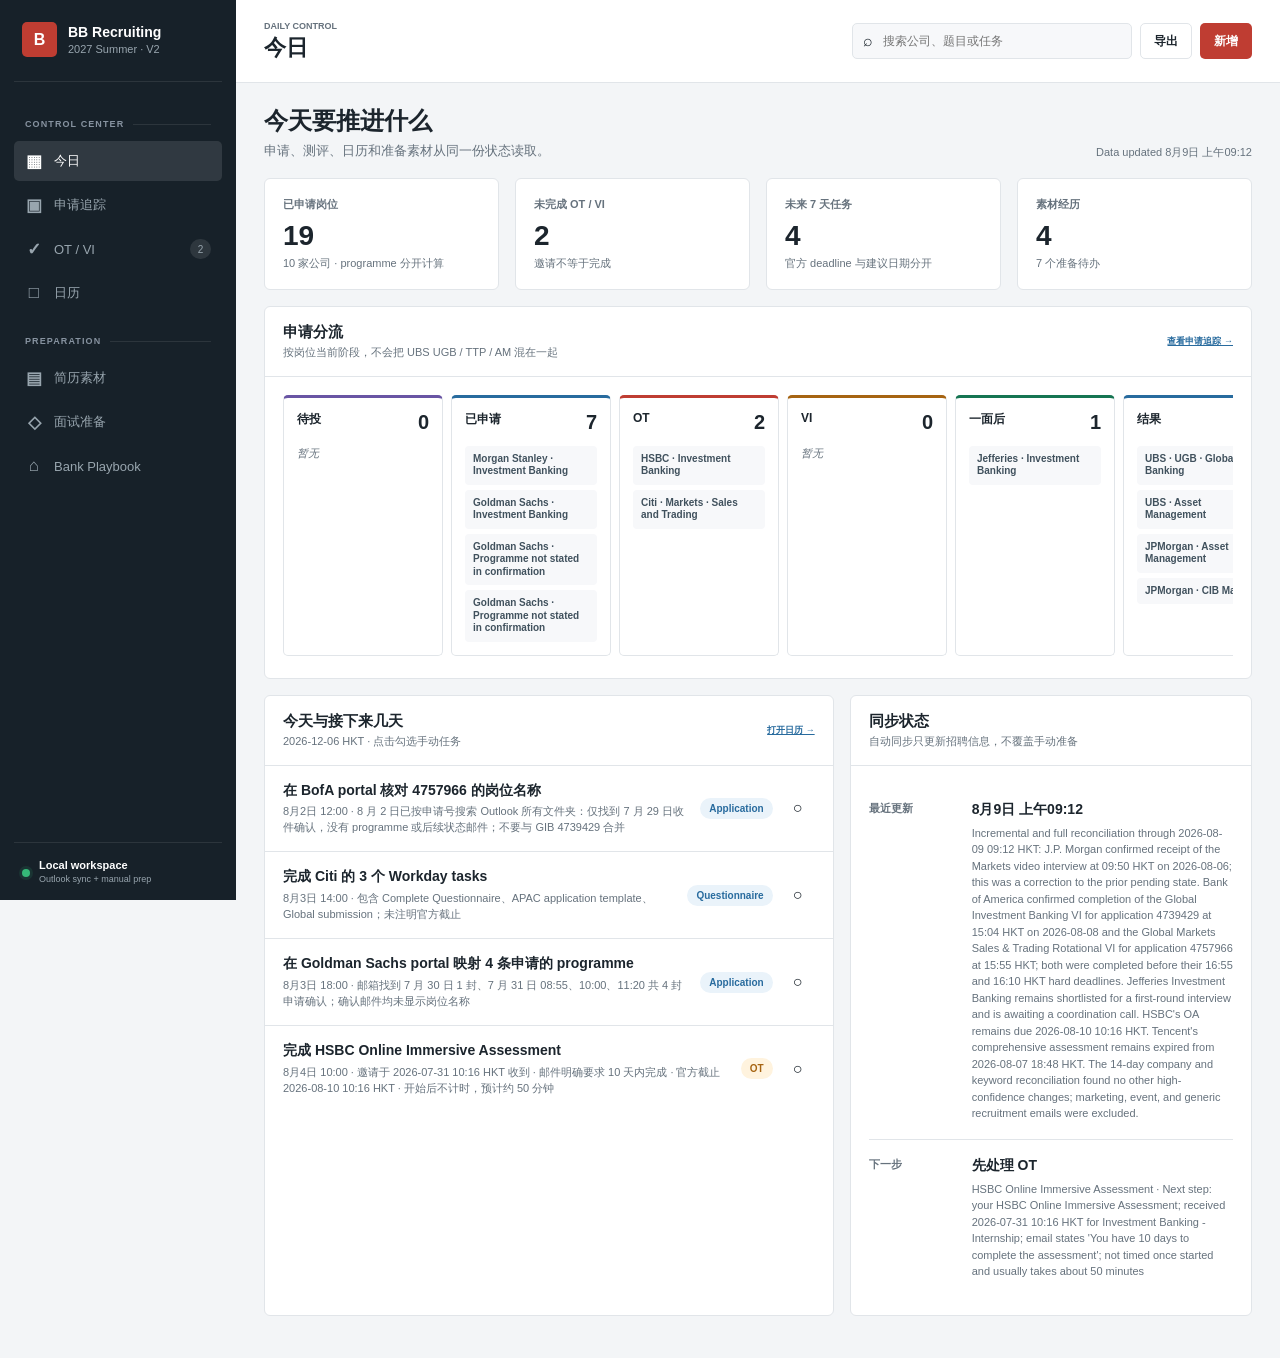
==== index.html @ a3c16044 "Publish BB Recruiting OS with real pages" ====
<!doctype html>
<html lang="zh-Hans"><head><meta charset="UTF-8"><meta name="viewport" content="width=device-width, initial-scale=1"><meta name="color-scheme" content="light"><title>今日 · BB Recruiting OS</title><link rel="stylesheet" href="shared/styles.css"></head>
<body data-page="home"><div class="app-shell"><aside class="sidebar" id="sidebar"><div class="brand"><div class="brand-mark">B</div><div><strong>BB Recruiting</strong><span>2027 Summer · V2</span></div></div><nav id="main-nav" aria-label="Main navigation"></nav><div class="sidebar-footer"><div class="sync-state"><span class="sync-dot"></span><div><strong>Local workspace</strong><span>Outlook sync + manual prep</span></div></div><button class="icon-button mobile-only" id="close-sidebar" title="关闭导航">×</button></div></aside><main class="workspace"><header class="topbar"><button class="icon-button mobile-only" id="open-sidebar" title="打开导航">☰</button><div class="page-heading"><p id="page-eyebrow">DAILY CONTROL</p><h1 id="page-title">今日</h1></div><div class="topbar-actions"><label class="search-field"><span>⌕</span><input id="global-search" placeholder="搜索公司、题目或任务" aria-label="搜索"></label><button class="button secondary" id="export-store" title="导出数据"><span>导出</span></button><button class="button primary" id="add-record" title="新增记录"><span>新增</span></button></div></header><div id="page-content" class="content"><div class="page-loading">加载今日控制台…</div></div></main></div><script src="sync-data.js"></script><script src="prep-data.js"></script><script src="data/question-bank-data.js"></script><script src="data/ubs-vi-data.js"></script><script type="module" src="shared/shell.js"></script></body></html>
---- shared/styles.css ----
:root {
  --bg: #f3f5f7;
  --surface: #ffffff;
  --surface-muted: #f7f8fa;
  --line: #e1e5e9;
  --line-strong: #cbd1d8;
  --text: #1c252d;
  --muted: #66727d;
  --nav: #172129;
  --nav-muted: #98a5ae;
  --red: #bf3d32;
  --red-soft: #fbecea;
  --green: #167552;
  --green-soft: #e7f5ef;
  --amber: #a66412;
  --amber-soft: #fff3de;
  --blue: #286b9e;
  --blue-soft: #eaf3fa;
  --violet: #6955a4;
  --violet-soft: #f0edf9;
  --radius: 6px;
  --shadow: 0 8px 28px rgba(25, 34, 42, .10);
}
* { box-sizing: border-box; }
html, body { margin: 0; min-height: 100%; background: var(--bg); color: var(--text); font-family: Inter, "Noto Sans SC", sans-serif; letter-spacing: 0; }
button, input, select, textarea { font: inherit; letter-spacing: 0; }
button { cursor: pointer; }
.app-shell { display: grid; grid-template-columns: 236px minmax(0, 1fr); min-height: 100vh; }
.sidebar { background: var(--nav); color: #fff; padding: 22px 14px 16px; display: flex; flex-direction: column; position: sticky; top: 0; height: 100vh; z-index: 20; }
.brand { display: flex; gap: 11px; align-items: center; padding: 0 8px 24px; border-bottom: 1px solid rgba(255,255,255,.09); }
.brand-mark { width: 35px; height: 35px; display: grid; place-items: center; background: var(--red); color: #fff; font-weight: 700; border-radius: 5px; }
.brand strong, .brand span { display: block; }
.brand strong { font-size: 14px; }
.brand span { color: var(--nav-muted); font-size: 11px; margin-top: 3px; }
.sidebar nav { display: grid; gap: 4px; padding-top: 18px; }
.nav-button { display: flex; align-items: center; gap: 11px; width: 100%; min-height: 40px; padding: 0 11px; background: transparent; border: 0; color: var(--nav-muted); border-radius: 5px; text-align: left; font-size: 13px; text-decoration: none; cursor: pointer; }
.nav-button:hover { color: #fff; background: rgba(255,255,255,.06); }
.nav-button.active { color: #fff; background: rgba(255,255,255,.11); }
.nav-button svg { width: 17px; height: 17px; }
.nav-button .count { margin-left: auto; min-width: 21px; height: 20px; padding: 0 6px; display: grid; place-items: center; background: rgba(255,255,255,.1); border-radius: 10px; font-size: 10px; }
.nav-button.active .count { background: var(--red); }
.nav-button.prep-link svg:last-child { width: 13px; height: 13px; margin-left: auto; opacity: .55; }
.nav-divider { display: flex; align-items: center; gap: 9px; margin: 19px 11px 8px; color: #8793a0; font-size: 9px; font-weight: 700; letter-spacing: 1.1px; }
.nav-divider::after { content: ""; flex: 1; height: 1px; background: rgba(255,255,255,.09); }
.sidebar-footer { margin-top: auto; padding: 16px 8px 0; border-top: 1px solid rgba(255,255,255,.09); display: flex; align-items: center; }
.sync-state { display: flex; gap: 9px; align-items: center; }
.sync-state strong, .sync-state span { display: block; }
.sync-state strong { font-size: 11px; font-weight: 600; }
.sync-state span { max-width: 155px; font-size: 9px; color: var(--nav-muted); margin-top: 3px; white-space: nowrap; overflow: hidden; text-overflow: ellipsis; }
.sync-dot { width: 8px; height: 8px; background: #35b978; border-radius: 50%; box-shadow: 0 0 0 3px rgba(53,185,120,.12); }
.workspace { min-width: 0; }
.topbar { height: 83px; padding: 0 28px; background: var(--surface); border-bottom: 1px solid var(--line); display: flex; align-items: center; gap: 16px; position: sticky; top: 0; z-index: 10; }
.page-heading { min-width: 175px; }
.page-heading p, .eyebrow { margin: 0 0 4px; color: var(--muted); font-size: 9px; font-weight: 700; text-transform: uppercase; }
.page-heading h1 { margin: 0; font-size: 22px; line-height: 1.15; }
.topbar-actions { display: flex; align-items: center; gap: 8px; margin-left: auto; }
.search-field { width: min(280px, 24vw); height: 36px; display: flex; align-items: center; gap: 8px; padding: 0 10px; background: var(--surface-muted); border: 1px solid var(--line); border-radius: 5px; }
.search-field svg { width: 15px; color: var(--muted); }
.search-field input { width: 100%; border: 0; outline: 0; background: transparent; font-size: 12px; color: var(--text); }
.button, .icon-button { border: 1px solid transparent; border-radius: 5px; display: inline-flex; align-items: center; justify-content: center; gap: 7px; font-weight: 600; }
.button { min-height: 36px; padding: 0 13px; font-size: 12px; }
.button svg, .icon-button svg { width: 15px; height: 15px; }
.button.primary { background: var(--red); color: #fff; }
.button.primary:hover { background: #a9342c; }
.button.secondary { background: #fff; border-color: var(--line); color: var(--text); }
.button.secondary:hover { border-color: var(--line-strong); background: var(--surface-muted); }
.icon-button { width: 34px; height: 34px; background: transparent; color: inherit; }
.icon-button:hover { background: rgba(128,128,128,.1); }
.content { padding: 24px 28px 42px; max-width: 1800px; margin: 0 auto; }
.section-title { display: flex; justify-content: space-between; align-items: flex-end; gap: 16px; margin: 24px 0 10px; }
.section-title:first-child { margin-top: 0; }
.section-title h2 { margin: 0; font-size: 15px; }
.section-title p { margin: 4px 0 0; color: var(--muted); font-size: 11px; }
.metric-grid { display: grid; grid-template-columns: repeat(6, minmax(0, 1fr)); border: 1px solid var(--line); background: var(--surface); border-radius: var(--radius); overflow: hidden; }
.metric { padding: 15px 16px; min-width: 0; border-right: 1px solid var(--line); }
.metric:last-child { border-right: 0; }
.metric-label { display: flex; align-items: center; gap: 6px; color: var(--muted); font-size: 10px; }
.metric-label svg { width: 13px; }
.metric-value { margin-top: 8px; font-size: 22px; font-weight: 700; }
.metric-note { margin-top: 3px; color: var(--muted); font-size: 9px; white-space: nowrap; overflow: hidden; text-overflow: ellipsis; }
.dashboard-grid { display: grid; grid-template-columns: minmax(0, 1.6fr) minmax(280px, .7fr); gap: 18px; align-items: start; }
.calendar-dashboard { display: grid; grid-template-columns: minmax(760px, 1fr) 300px; gap: 18px; align-items: stretch; }
.calendar-panel, .agenda-panel { min-height: 720px; }
.calendar-header { height: 86px; padding: 17px 20px; border-bottom: 1px solid var(--line); display: flex; align-items: center; justify-content: space-between; gap: 12px; }
.calendar-header .eyebrow, .agenda-panel .eyebrow { font-size: 11px; }
.calendar-header h3 { margin: 0; font-size: 22px; }
.calendar-controls { display: flex; align-items: center; gap: 3px; }
.calendar-today { height: 40px; padding: 0 14px; border: 1px solid var(--line); border-radius: 4px; background: #fff; color: var(--text); font-size: 13px; font-weight: 600; }
.calendar-weekdays, .calendar-grid { display: grid; grid-template-columns: repeat(7, minmax(0, 1fr)); }
.calendar-weekdays { height: 46px; border-bottom: 1px solid var(--line); background: var(--surface-muted); }
.calendar-weekdays span { display: grid; place-items: center; color: var(--muted); font-size: 13px; font-weight: 700; }
.calendar-grid { padding: 8px; }
.calendar-day { position: relative; min-width: 0; min-height: 92px; padding: 10px; border: 1px solid transparent; border-radius: 5px; background: transparent; color: var(--text); text-align: left; }
.calendar-day:hover { background: var(--surface-muted); }
.calendar-day.outside { color: #b1b9c0; }
.calendar-day.selected { border-color: var(--blue); background: var(--blue-soft); }
.calendar-day.today .day-number { background: var(--nav); color: #fff; }
.day-number { width: 32px; height: 32px; display: grid; place-items: center; border-radius: 50%; font-size: 15px; font-weight: 700; }
.event-dots { min-height: 10px; margin-top: 7px; display: flex; align-items: center; gap: 4px; }
.event-preview { display: -webkit-box; margin-top: 4px; color: #394955; font-size: 13px; font-weight: 650; line-height: 1.25; white-space: normal; overflow: hidden; -webkit-box-orient: vertical; -webkit-line-clamp: 2; }
.event-dot { width: 6px; height: 6px; display: inline-block; border-radius: 50%; background: var(--blue); flex: 0 0 auto; }
.event-dot.cat-vi, .category-tag.cat-vi { background: var(--violet); }
.event-dot.cat-ot, .category-tag.cat-ot { background: var(--red); }
.event-dot.cat-resume, .category-tag.cat-resume { background: var(--green); }
.event-dot.cat-project, .category-tag.cat-project { background: var(--blue); }
.event-dot.cat-behavioural, .category-tag.cat-behavioural { background: var(--amber); }
.event-dot.cat-application, .category-tag.cat-application { background: #4f6574; }
.event-dot.hard { width: 7px; height: 7px; background: var(--red); box-shadow: 0 0 0 2px var(--red-soft); }
.calendar-day small { position: absolute; right: 7px; bottom: 7px; color: var(--muted); font-size: 8px; }
.calendar-legend { min-height: 50px; padding: 10px 17px; border-top: 1px solid var(--line); display: flex; align-items: center; flex-wrap: wrap; gap: 16px; }
.calendar-legend span { display: inline-flex; align-items: center; gap: 6px; color: var(--muted); font-size: 12px; }
.agenda-panel .panel-header { min-height: 86px; padding: 16px 18px; }
.agenda-panel .panel-header h3 { margin: 4px 0 0; font-size: 18px; }
.agenda-list { display: grid; }
.agenda-entry { display: grid; grid-template-columns: 62px minmax(0,1fr) auto; gap: 14px; align-items: start; padding: 18px; border-bottom: 1px solid var(--line); }
.agenda-entry:last-child { border-bottom: 0; }
.agenda-entry.done { opacity: .55; }
.agenda-time strong { display: block; font-size: 14px; }
.category-tag { display: inline-block; margin-top: 7px; padding: 4px 7px; border-radius: 3px; background: var(--blue); color: #fff; font-size: 10px; font-weight: 700; }
.agenda-copy { min-width: 0; }
.agenda-copy > div { display: flex; align-items: center; flex-wrap: wrap; gap: 5px; }
.agenda-copy strong { font-size: 16px; line-height: 1.4; }
.agenda-copy p { margin: 7px 0 0; color: var(--muted); font-size: 13px; line-height: 1.45; }
.agenda-check { width: 25px; height: 25px; display: grid; place-items: center; border: 0; background: transparent; color: var(--line-strong); }
.agenda-check:hover { color: var(--green); }
.agenda-check svg { width: 19px; height: 19px; }
.agenda-done { display: inline-flex; align-items: center; gap: 4px; color: var(--green); font-size: 8px; font-weight: 700; }
.agenda-done svg { width: 12px; }
.agenda-copy .task-confirm { align-items: flex-start; flex-wrap: wrap; }
.progress-band { display: grid; grid-template-columns: repeat(4, minmax(0,1fr)); gap: 18px; padding: 5px 15px 15px; background: var(--surface); border: 1px solid var(--line); border-radius: var(--radius); }
.panel { background: var(--surface); border: 1px solid var(--line); border-radius: var(--radius); overflow: hidden; }
.panel-header { min-height: 48px; padding: 11px 14px; border-bottom: 1px solid var(--line); display: flex; justify-content: space-between; align-items: center; gap: 12px; }
.panel-header h3 { margin: 0; font-size: 12px; }
.panel-header span { color: var(--muted); font-size: 10px; }
.task-list { display: grid; }
.task-row { display: grid; grid-template-columns: 30px minmax(0,1fr) auto; gap: 10px; align-items: center; min-height: 67px; padding: 10px 14px; border-bottom: 1px solid var(--line); }
.task-row:last-child { border-bottom: 0; }
.task-row.completed { opacity: .55; }
.task-check { width: 22px; height: 22px; border: 1px solid var(--line-strong); border-radius: 50%; background: #fff; color: transparent; display: grid; place-items: center; }
.task-check:hover { border-color: var(--green); color: var(--green); }
.task-check.checked { color: #fff; border-color: var(--green); background: var(--green); }
.task-check svg { width: 13px; }
.task-main { min-width: 0; }
.task-main strong { display: block; font-size: 12px; margin-bottom: 4px; }
.task-main p { margin: 0; color: var(--muted); font-size: 10px; white-space: nowrap; overflow: hidden; text-overflow: ellipsis; }
.task-confirm { display: flex; align-items: center; gap: 7px; margin-top: 9px; padding-top: 8px; border-top: 1px solid var(--line); }
.task-confirm span { margin-right: auto; color: var(--text); font-size: 9px; font-weight: 600; }
.task-confirm button { min-height: 27px; padding: 0 9px; border: 1px solid var(--line); border-radius: 4px; background: #fff; color: var(--text); font-size: 9px; font-weight: 600; }
.task-confirm button.confirm { display: inline-flex; align-items: center; gap: 5px; border-color: var(--green); background: var(--green); color: #fff; }
.task-confirm button svg { width: 12px; height: 12px; }
.task-row.confirming { background: #fbfcfd; }
.task-meta { text-align: right; }
.task-meta time { display: block; font-size: 10px; font-weight: 600; }
.task-meta span { display: block; color: var(--muted); font-size: 9px; margin-top: 4px; }
.tone-danger time { color: var(--red); }
.tone-warning time { color: var(--amber); }
.tone-normal time { color: var(--blue); }
.progress-list { padding: 4px 14px 14px; }
.progress-item { padding-top: 13px; }
.progress-head { display: flex; justify-content: space-between; gap: 12px; font-size: 10px; }
.progress-head strong { font-weight: 600; }
.progress-head span { color: var(--muted); }
.progress-track { height: 6px; margin-top: 8px; background: #e9edf0; border-radius: 3px; overflow: hidden; }
.progress-fill { height: 100%; background: var(--green); border-radius: 3px; }
.progress-item:nth-child(2) .progress-fill { background: var(--blue); }
.progress-item:nth-child(3) .progress-fill { background: var(--violet); }
.progress-item:nth-child(4) .progress-fill { background: var(--amber); }
.table-tools { display: flex; gap: 8px; align-items: center; }
.filter-select { height: 32px; border: 1px solid var(--line); border-radius: 5px; background: #fff; color: var(--text); padding: 0 28px 0 9px; font-size: 10px; }
.table-wrap { overflow-x: auto; }
table { width: 100%; border-collapse: collapse; min-width: 840px; }
th { padding: 9px 12px; background: var(--surface-muted); border-bottom: 1px solid var(--line); text-align: left; color: var(--muted); font-size: 9px; text-transform: uppercase; font-weight: 700; }
td { padding: 11px 12px; border-bottom: 1px solid var(--line); font-size: 10px; vertical-align: middle; }
tbody tr:last-child td { border-bottom: 0; }
tbody tr:hover { background: #fbfcfd; }
.company-cell { display: flex; align-items: center; gap: 9px; min-width: 138px; }
.company-cell img, .company-fallback { width: 27px; height: 27px; border-radius: 5px; border: 1px solid var(--line); object-fit: contain; background: #fff; }
.company-fallback { display: grid; place-items: center; font-weight: 700; color: var(--blue); }
.company-cell strong, .company-cell span { display: block; }
.company-cell strong { font-size: 12px; }
.company-cell span { color: var(--muted); font-size: 9px; margin-top: 3px; }
.role-cell { max-width: 280px; }
.role-cell strong { display: block; font-size: 12px; line-height: 1.4; }
.role-cell span { color: var(--muted); font-size: 9px; }
.status-select { max-width: 125px; border: 0; outline: 0; font-size: 9px; font-weight: 600; border-radius: 10px; padding: 5px 22px 5px 8px; }
.status-applied { background: var(--blue-soft); color: var(--blue); }
.status-pending { background: var(--amber-soft); color: var(--amber); }
.status-completed { background: var(--green-soft); color: var(--green); }
.status-wishlist { background: var(--violet-soft); color: var(--violet); }
.status-rejected { background: var(--red-soft); color: var(--red); }
.pill { display: inline-flex; align-items: center; gap: 5px; border-radius: 10px; padding: 4px 7px; font-size: 9px; font-weight: 600; }
.pill.danger { background: var(--red-soft); color: var(--red); }
.pill.warning { background: var(--amber-soft); color: var(--amber); }
.pill.success { background: var(--green-soft); color: var(--green); }
.pill.neutral { background: #edf0f2; color: #55616b; }
.link-button { color: var(--blue); background: transparent; border: 0; padding: 0; font-size: 9px; font-weight: 600; display: inline-flex; align-items: center; gap: 4px; }
.link-button svg { width: 12px; }
.pipeline-flow-wrap { overflow-x: auto; padding: 2px 0 8px; }
.pipeline-title h2 { font-size: 20px; }
.pipeline-title p { font-size: 14px; }
.pipeline-flow { min-width: 1616px; display: flex; align-items: stretch; }
.pipeline-stage { display: flex; align-items: stretch; flex: 1 0 0; min-width: 0; }
.pipeline-node { width: 200px; min-height: 225px; flex: 1 0 200px; border: 1px solid var(--line); border-top: 4px solid var(--blue); border-radius: var(--radius); background: var(--surface); overflow: hidden; }
.pipeline-stage:nth-child(1) .pipeline-node { border-top-color: var(--violet); }
.pipeline-stage:nth-child(4) .pipeline-node { border-top-color: var(--red); }
.pipeline-stage:nth-child(5) .pipeline-node { border-top-color: var(--amber); }
.pipeline-stage:nth-child(6) .pipeline-node { border-top-color: var(--green); }
.pipeline-stage:nth-child(7) .pipeline-node { border-top-color: #4f6574; }
.pipeline-node-head { height: 64px; padding: 0 15px; display: flex; align-items: center; gap: 10px; border-bottom: 1px solid var(--line); }
.pipeline-node-head svg { width: 18px; height: 18px; color: var(--muted); }
.pipeline-node-head span { font-size: 15px; font-weight: 700; }
.pipeline-node-head strong { margin-left: auto; font-size: 26px; }
.pipeline-apps { padding: 11px; display: grid; gap: 7px; }
.pipeline-apps span { display: -webkit-box; max-width: 100%; min-height: 38px; padding: 9px 10px; border-radius: 4px; background: var(--surface-muted); color: #34434e; font-size: 13px; font-weight: 600; line-height: 1.3; white-space: normal; overflow: hidden; -webkit-box-orient: vertical; -webkit-line-clamp: 2; }
.pipeline-apps em, .pipeline-apps small { color: var(--muted); font-size: 13px; font-style: normal; text-align: center; padding: 18px 0; }
.pipeline-apps small { padding: 2px 0; }
.pipeline-arrow { width: 36px; flex: 0 0 36px; display: grid; place-items: center; color: var(--line-strong); }
.pipeline-arrow svg { width: 20px; }
.kanban { display: grid; grid-template-columns: repeat(3, minmax(0, 1fr)); gap: 12px; }
.kanban-column { min-width: 0; }
.kanban-heading { display: flex; justify-content: space-between; align-items: center; margin-bottom: 8px; font-size: 11px; font-weight: 600; }
.kanban-heading span { color: var(--muted); font-size: 9px; }
.kanban-items { display: grid; gap: 8px; }
.item-card { background: var(--surface); border: 1px solid var(--line); border-radius: var(--radius); padding: 13px; }
.item-card:hover { border-color: var(--line-strong); }
.item-card-top { display: flex; align-items: flex-start; justify-content: space-between; gap: 10px; }
.item-card h3 { margin: 0; font-size: 11px; line-height: 1.4; }
.item-card p { margin: 6px 0 0; color: var(--muted); font-size: 9px; line-height: 1.5; }
.item-card-footer { margin-top: 12px; padding-top: 10px; border-top: 1px solid var(--line); display: flex; justify-content: space-between; align-items: center; }
.item-card-footer span { color: var(--muted); font-size: 9px; }
.module-grid { display: grid; grid-template-columns: minmax(0, 1.3fr) minmax(280px, .7fr); gap: 18px; align-items: start; }
.check-list { display: grid; }
.check-row { min-height: 48px; display: flex; align-items: center; gap: 10px; padding: 8px 14px; border-bottom: 1px solid var(--line); font-size: 10px; }
.check-row:last-child { border-bottom: 0; }
.check-row input { accent-color: var(--green); }
.check-row span { margin-left: auto; color: var(--muted); font-size: 9px; }
.version-block { padding: 16px; }
.version-block h3 { margin: 4px 0; font-size: 17px; }
.version-block p { margin: 0; color: var(--muted); font-size: 10px; line-height: 1.6; }
.version-meta { display: grid; grid-template-columns: repeat(2, 1fr); gap: 1px; background: var(--line); margin-top: 16px; border: 1px solid var(--line); }
.version-meta div { background: #fff; padding: 10px; }
.version-meta span, .version-meta strong { display: block; }
.version-meta span { color: var(--muted); font-size: 8px; text-transform: uppercase; }
.version-meta strong { margin-top: 4px; font-size: 10px; }
.project-grid { display: grid; grid-template-columns: repeat(2, minmax(0,1fr)); gap: 12px; }
.project-card { background: var(--surface); border: 1px solid var(--line); border-radius: var(--radius); padding: 15px; }
.project-card-head { display: flex; justify-content: space-between; gap: 12px; }
.project-card h3 { margin: 0; font-size: 12px; }
.project-card p { color: var(--muted); font-size: 9px; line-height: 1.55; }
.milestones { display: flex; flex-wrap: wrap; gap: 5px; margin-top: 12px; }
.milestone { border: 1px solid var(--line); background: #fff; border-radius: 4px; padding: 5px 7px; color: var(--muted); font-size: 8px; }
.milestone.done { background: var(--green-soft); border-color: #c8e8da; color: var(--green); }
.behavior-grid { display: grid; grid-template-columns: repeat(2, minmax(0,1fr)); gap: 10px; }
.behavior-row { background: #fff; border: 1px solid var(--line); border-radius: var(--radius); padding: 12px; display: grid; grid-template-columns: minmax(0,1fr) 130px; align-items: center; gap: 12px; }
.behavior-row strong { display: block; font-size: 10px; }
.behavior-row span { display: block; color: var(--muted); font-size: 8px; margin-top: 4px; }
.empty-state { padding: 42px 24px; text-align: center; color: var(--muted); }
.empty-state svg { width: 30px; height: 30px; margin-bottom: 8px; }
.empty-state h3 { margin: 0; color: var(--text); font-size: 13px; }
.empty-state p { font-size: 10px; }

/* Integrated preparation workspace */
.prep-toolbar { min-height: 54px; display: flex; align-items: center; gap: 12px; margin-bottom: 16px; padding: 8px 10px; border: 1px solid var(--line); border-radius: var(--radius); background: var(--surface); }
.segmented-control { display: inline-flex; align-items: center; gap: 2px; padding: 3px; border-radius: 5px; background: #edf0f2; }
.segmented-control button { min-height: 34px; padding: 0 12px; border: 0; border-radius: 4px; background: transparent; color: var(--muted); font-size: 12px; font-weight: 650; }
.segmented-control button.active { background: #fff; color: var(--text); box-shadow: 0 1px 3px rgba(20,30,38,.12); }
.segmented-control button span { margin-left: 4px; color: var(--red); }
.language-control { margin-left: auto; }
.prep-statline { margin-left: auto; color: var(--muted); font-size: 12px; }
.prep-statline strong { color: var(--text); font-size: 14px; }
.material-summary { min-height: 128px; display: flex; align-items: center; justify-content: space-between; gap: 24px; padding: 22px 24px; border: 1px solid var(--line); border-left: 4px solid var(--red); border-radius: var(--radius); background: var(--surface); }
.material-summary h2 { margin: 3px 0 8px; font-size: 24px; }
.material-summary p { margin: 0; color: var(--muted); font-size: 13px; line-height: 1.6; }
.material-metrics { display: flex; align-items: stretch; gap: 1px; border: 1px solid var(--line); background: var(--line); }
.material-metrics > * { min-width: 118px; padding: 11px 13px; background: #fff; color: var(--muted); font-size: 11px; text-decoration: none; }
.material-metrics strong { display: block; margin-bottom: 4px; color: var(--text); font-size: 17px; }
.material-metrics a { display: flex; align-items: center; justify-content: center; gap: 6px; color: var(--blue); font-weight: 700; }
.material-metrics svg { width: 14px; }
.material-layout { display: grid; grid-template-columns: 250px minmax(0,1fr); gap: 18px; margin-top: 18px; align-items: start; }
.experience-rail { position: sticky; top: 101px; display: grid; gap: 6px; }
.experience-link { width: 100%; min-height: 92px; padding: 14px; border: 1px solid var(--line); border-left: 3px solid transparent; border-radius: var(--radius); background: var(--surface); color: var(--text); text-align: left; }
.experience-link:hover { border-color: var(--line-strong); }
.experience-link.active { border-left-color: var(--red); background: #fffafa; }
.experience-link strong, .experience-link span, .experience-link small { display: block; }
.experience-link strong { font-size: 14px; }
.experience-link span { margin-top: 5px; color: var(--muted); font-size: 11px; line-height: 1.4; }
.experience-link small { margin-top: 8px; color: var(--blue); font-size: 10px; font-weight: 650; }
.experience-detail { min-width: 0; display: grid; gap: 14px; }
.experience-header { min-height: 112px; display: flex; align-items: flex-start; justify-content: space-between; gap: 20px; padding: 22px; border: 1px solid var(--line); border-radius: var(--radius); background: var(--surface); }
.experience-header h2 { margin: 4px 0 6px; font-size: 25px; }
.experience-header p { margin: 0; color: var(--muted); font-size: 13px; }
.source-chip { max-width: 360px; padding: 7px 9px; border-radius: 4px; background: var(--surface-muted); color: var(--muted); font-size: 10px; line-height: 1.45; }
.experience-project { border: 1px solid var(--line); border-radius: var(--radius); background: var(--surface); overflow: hidden; }
.project-heading { padding: 16px 20px; border-bottom: 1px solid var(--line); background: #fafbfc; }
.project-heading span { color: var(--red); font-size: 9px; font-weight: 800; }
.project-heading h3 { margin: 4px 0 0; font-size: 17px; }
.resume-bullet { padding: 20px; border-bottom: 1px solid var(--line); }
.resume-bullet:last-child { border-bottom: 0; }
.resume-bullet-head { display: grid; grid-template-columns: 38px minmax(0,1fr) auto; gap: 12px; align-items: start; }
.resume-bullet-head > span { width: 32px; height: 32px; display: grid; place-items: center; border-radius: 4px; background: var(--nav); color: #fff; font-size: 11px; font-weight: 750; }
.resume-bullet-head p { margin: 0; font-size: 14px; font-weight: 650; line-height: 1.6; }
.resume-bullet-head em { padding: 5px 7px; border-radius: 4px; font-size: 9px; font-style: normal; font-weight: 700; white-space: nowrap; }
.resume-bullet-head em.ready { background: var(--green-soft); color: var(--green); }
.resume-bullet-head em.missing { background: var(--amber-soft); color: var(--amber); }
.story-grid, .followup-answer { display: grid; grid-template-columns: repeat(2,minmax(0,1fr)); gap: 1px; margin-top: 16px; border: 1px solid var(--line); background: var(--line); }
.story-grid section, .followup-answer section { padding: 16px 18px; background: #fff; }
.story-grid h4, .followup-answer h4 { margin: 0 0 8px; color: var(--muted); font-size: 10px; text-transform: uppercase; }
.story-grid p, .followup-answer p { margin: 0; font-size: 13px; line-height: 1.72; }
.language-en .story-zh, .language-zh .story-en { display: none; }
.language-en, .language-zh { grid-template-columns: 1fr; }
.story-missing { margin-top: 15px; padding: 16px; border: 1px dashed var(--line-strong); border-radius: 4px; background: var(--amber-soft); color: #755223; font-size: 12px; line-height: 1.6; }
.followup-section { border: 1px solid var(--line); border-radius: var(--radius); background: var(--surface); overflow: hidden; }
.followup-title { min-height: 76px; display: flex; align-items: center; justify-content: space-between; gap: 16px; padding: 15px 20px; border-bottom: 1px solid var(--line); }
.followup-title h3 { margin: 3px 0 0; font-size: 18px; }
.followup-title > span { color: var(--muted); font-size: 11px; }
.followup-grid { display: grid; }
.followup-card { border-bottom: 1px solid var(--line); }
.followup-card:last-child { border-bottom: 0; }
.followup-card summary { min-height: 58px; display: flex; align-items: center; gap: 12px; padding: 12px 18px; cursor: pointer; font-size: 13px; font-weight: 650; list-style: none; }
.followup-card summary::-webkit-details-marker { display: none; }
.followup-card summary span { color: var(--blue); font-size: 11px; }
.followup-card[open] summary { background: var(--blue-soft); }
.followup-answer { margin: 0 18px 18px; }
.empty-followups { padding: 26px; }
.empty-followups h3 { margin: 0; }
.empty-followups p { color: var(--muted); }
.prep-todo-list { display: grid; gap: 10px; }
.prep-todo { display: grid; grid-template-columns: 50px minmax(0,1fr); gap: 14px; padding: 18px; border: 1px solid var(--line); border-radius: var(--radius); background: var(--surface); }
.prep-todo-index { color: #b6bec5; font-size: 24px; font-weight: 750; }
.prep-todo-head { display: flex; align-items: center; justify-content: space-between; gap: 12px; }
.prep-todo h3 { margin: 0; font-size: 16px; }
.prep-todo-head span { padding: 5px 7px; border-radius: 4px; background: var(--amber-soft); color: var(--amber); font-size: 10px; font-weight: 700; }
.prep-todo p { margin: 8px 0; color: var(--muted); font-size: 12px; line-height: 1.6; }
.prep-todo dl { display: grid; grid-template-columns: repeat(2,minmax(0,1fr)); gap: 10px; margin: 12px 0 0; }
.prep-todo dl div { padding: 11px; background: var(--surface-muted); }
.prep-todo dt { color: var(--muted); font-size: 9px; font-weight: 700; text-transform: uppercase; }
.prep-todo dd { margin: 5px 0 0; font-size: 11px; line-height: 1.55; }
.core-intro { min-height: 130px; display: flex; align-items: center; justify-content: space-between; gap: 20px; padding: 22px 24px; border: 1px solid var(--line); border-radius: var(--radius); background: var(--surface); }
.core-intro h2 { margin: 4px 0 8px; font-size: 23px; }
.core-intro p { margin: 0; color: var(--muted); font-size: 13px; }
.coverage-callout { min-width: 115px; padding: 17px; border-left: 3px solid var(--green); background: var(--green-soft); }
.coverage-callout strong, .coverage-callout span { display: block; }
.coverage-callout strong { font-size: 29px; }
.coverage-callout span { margin-top: 4px; color: var(--green); font-size: 10px; }
.core-answer-grid { display: grid; grid-template-columns: repeat(2,minmax(0,1fr)); gap: 12px; margin-top: 14px; }
.core-answer-card { min-height: 300px; display: flex; flex-direction: column; padding: 18px; border: 1px solid var(--line); border-radius: var(--radius); background: var(--surface); }
.core-answer-meta { display: flex; align-items: center; justify-content: space-between; gap: 10px; }
.core-answer-meta span { color: var(--blue); font-size: 10px; font-weight: 750; text-transform: uppercase; }
.core-answer-meta em { padding: 4px 6px; border-radius: 4px; background: var(--amber-soft); color: var(--amber); font-size: 9px; font-style: normal; }
.core-answer-card h3 { margin: 14px 0 9px; font-size: 16px; line-height: 1.45; }
.core-answer-card p { display: -webkit-box; margin: 0; color: #43515c; font-size: 13px; line-height: 1.7; overflow: hidden; -webkit-box-orient: vertical; -webkit-line-clamp: 7; }
.core-answer-card button { margin-top: auto; align-self: flex-start; display: inline-flex; align-items: center; gap: 5px; padding: 0; border: 0; background: transparent; color: var(--blue); font-size: 11px; font-weight: 700; }
.core-answer-card svg { width: 13px; }
.core-gap { display: flex; justify-content: space-between; gap: 18px; margin-top: 14px; padding: 18px 20px; border: 1px solid #eed7ae; border-radius: var(--radius); background: var(--amber-soft); }
.core-gap h3 { margin: 3px 0 6px; font-size: 16px; }
.core-gap p { margin: 0; color: #715426; font-size: 12px; line-height: 1.6; }
.core-gap > span { color: var(--amber); font-size: 11px; font-weight: 700; white-space: nowrap; }
.technical-layout, .bank-layout { display: grid; grid-template-columns: minmax(0,1.25fr) minmax(340px,.75fr); gap: 18px; align-items: start; }
.technical-cards { display: grid; gap: 10px; }
.technical-cards article { padding: 18px; border: 1px solid var(--line); border-left: 3px solid var(--violet); border-radius: var(--radius); background: var(--surface); }
.technical-cards span { color: var(--violet); font-size: 9px; font-weight: 750; text-transform: uppercase; }
.technical-cards h3 { margin: 7px 0; font-size: 16px; }
.technical-cards p { color: var(--muted); font-size: 12px; line-height: 1.65; }
.technical-cards strong { color: var(--amber); font-size: 11px; }
.category-links { display: grid; gap: 7px; }
.category-links button { min-height: 52px; display: grid; grid-template-columns: minmax(0,1fr) auto 16px; align-items: center; gap: 10px; padding: 0 14px; border: 1px solid var(--line); border-radius: var(--radius); background: #fff; color: var(--text); text-align: left; }
.category-links button:hover { border-color: var(--blue); }
.category-links span { font-size: 12px; font-weight: 650; }
.category-links strong { color: var(--muted); }
.category-links svg { width: 15px; }
.question-workspace { height: calc(100vh - 178px); min-height: 650px; display: grid; grid-template-columns: 220px minmax(330px,.8fr) minmax(420px,1.2fr); border: 1px solid var(--line); border-radius: var(--radius); background: var(--surface); overflow: hidden; }
.question-filters { padding: 16px; border-right: 1px solid var(--line); background: var(--surface-muted); overflow-y: auto; }
.question-filters label, .question-editor > label, .bank-selector { display: grid; gap: 6px; margin-bottom: 13px; color: var(--muted); font-size: 10px; font-weight: 700; }
.question-filters input, .question-filters select, .question-editor select, .bank-selector select { width: 100%; height: 38px; border: 1px solid var(--line); border-radius: 4px; background: #fff; padding: 0 10px; color: var(--text); font-size: 12px; outline: 0; }
.random-question { width: 100%; min-height: 38px; display: inline-flex; align-items: center; justify-content: center; gap: 6px; border: 1px solid var(--line-strong); border-radius: 4px; background: #fff; color: var(--text); font-size: 11px; font-weight: 700; }
.random-question svg { width: 14px; }
.question-list-panel { min-width: 0; display: flex; flex-direction: column; border-right: 1px solid var(--line); }
.question-result-bar { min-height: 49px; display: flex; align-items: center; justify-content: space-between; gap: 10px; padding: 0 14px; border-bottom: 1px solid var(--line); background: #fafbfc; }
.question-result-bar strong { font-size: 12px; }
.question-result-bar span { color: var(--muted); font-size: 9px; }
.integrated-question-list { overflow-y: auto; }
.integrated-question { width: 100%; min-height: 72px; display: grid; grid-template-columns: 8px minmax(0,1fr) auto; gap: 10px; align-items: start; padding: 12px 14px; border: 0; border-bottom: 1px solid var(--line); background: #fff; color: var(--text); text-align: left; }
.integrated-question:hover { background: #f8fafb; }
.integrated-question.active { background: var(--blue-soft); box-shadow: inset 3px 0 var(--blue); }
.integrated-question strong { display: block; font-size: 12px; line-height: 1.45; }
.integrated-question small { display: block; margin-top: 5px; color: var(--muted); font-size: 9px; line-height: 1.35; }
.integrated-question em { padding: 3px 5px; border-radius: 4px; background: #edf0f2; color: var(--muted); font-size: 9px; font-style: normal; }
.question-status { width: 7px; height: 7px; margin-top: 5px; border-radius: 50%; background: #c6ccd1; }
.question-status.draft { background: var(--amber); }
.question-status.ready { background: var(--green); }
.question-editor { min-width: 0; padding: 20px; overflow-y: auto; }
.question-editor-head > span { color: var(--blue); font-size: 10px; font-weight: 750; text-transform: uppercase; }
.question-editor-head > small { float: right; color: var(--muted); font-family: ui-monospace, monospace; font-size: 9px; }
.question-editor-head h2 { margin: 9px 0 12px; font-size: 20px; line-height: 1.4; }
.question-editor-head div { display: flex; flex-wrap: wrap; gap: 5px; margin-bottom: 18px; }
.question-editor-head em { padding: 4px 6px; border-radius: 4px; background: #edf0f2; color: var(--muted); font-size: 9px; font-style: normal; }
.question-editor textarea { width: 100%; min-height: 230px; resize: vertical; border: 1px solid var(--line); border-radius: 4px; padding: 12px; color: var(--text); font-size: 13px; line-height: 1.65; outline: 0; }
.question-editor textarea.notes { min-height: 100px; }
.question-editor textarea:focus, .question-filters input:focus, .question-filters select:focus { border-color: var(--blue); box-shadow: 0 0 0 2px var(--blue-soft); }
.question-variants { margin-top: 20px; padding-top: 16px; border-top: 1px solid var(--line); }
.question-variants h3 { margin: 0 0 10px; font-size: 13px; }
.question-variants h3 span { color: var(--muted); }
.question-variants article { padding: 10px 0; border-bottom: 1px solid var(--line); }
.question-variants article strong, .question-variants article span { display: block; }
.question-variants article strong { font-size: 11px; line-height: 1.45; }
.question-variants article span { margin-top: 4px; color: var(--muted); font-size: 9px; }
.bank-selector { grid-template-columns: auto 230px; align-items: center; margin: 0; }
.bank-hero { min-height: 150px; display: grid; grid-template-columns: minmax(0,1fr) 360px; align-items: center; gap: 28px; padding: 22px 24px; border: 1px solid var(--line); border-top: 4px solid var(--blue); border-radius: var(--radius); background: var(--surface); }
.bank-hero .company-cell { margin-bottom: 13px; }
.bank-hero h2 { margin: 0 0 6px; font-size: 25px; }
.bank-hero p { margin: 0; color: var(--muted); font-size: 13px; }
.bank-readiness { padding: 0 8px 12px; }
.bank-application-list, .bank-vi-list, .bank-question-list { display: grid; gap: 8px; }
.bank-application-list article { display: grid; grid-template-columns: 190px minmax(0,1fr) auto; align-items: center; gap: 14px; padding: 13px; border: 1px solid var(--line); border-radius: var(--radius); background: #fff; }
.bank-application-list article > strong { font-size: 12px; }
.bank-application-list article > span { color: var(--muted); font-size: 10px; }
.bank-vi-list article { padding: 16px; border: 1px solid var(--line); border-radius: var(--radius); background: #fff; }
.bank-vi-list article > span { color: var(--violet); font-size: 9px; font-weight: 750; text-transform: uppercase; }
.bank-vi-list article > strong { display: block; margin-top: 6px; font-size: 13px; }
.bank-vi-list p { display: -webkit-box; margin: 8px 0 0; color: var(--muted); font-size: 11px; line-height: 1.6; overflow: hidden; -webkit-box-orient: vertical; -webkit-line-clamp: 4; }
.bank-question-list button { width: 100%; min-height: 55px; display: grid; grid-template-columns: 8px minmax(0,1fr) auto; align-items: start; gap: 9px; padding: 10px 12px; border: 1px solid var(--line); border-radius: var(--radius); background: #fff; color: var(--text); text-align: left; }
.bank-question-list strong { font-size: 11px; line-height: 1.45; }
.bank-question-list em { color: var(--muted); font-size: 9px; font-style: normal; }
dialog { width: min(590px, calc(100vw - 24px)); border: 0; border-radius: 7px; padding: 0; box-shadow: var(--shadow); }
dialog::backdrop { background: rgba(20,27,32,.48); }
.dialog-header { padding: 18px 20px 14px; border-bottom: 1px solid var(--line); display: flex; justify-content: space-between; align-items: flex-start; }
.dialog-header h2 { margin: 0; font-size: 17px; }
.form-grid { display: grid; grid-template-columns: repeat(2, minmax(0,1fr)); gap: 13px; padding: 18px 20px; }
.form-grid label { display: grid; gap: 6px; color: var(--muted); font-size: 9px; font-weight: 600; }
.form-grid input, .form-grid select { width: 100%; height: 36px; border: 1px solid var(--line); border-radius: 5px; padding: 0 10px; outline: 0; color: var(--text); background: #fff; font-size: 11px; }
.form-grid input:focus, .form-grid select:focus { border-color: var(--blue); box-shadow: 0 0 0 2px var(--blue-soft); }
.span-2 { grid-column: span 2; }
.dialog-actions { padding: 13px 20px; border-top: 1px solid var(--line); display: flex; justify-content: flex-end; gap: 8px; }
#toast { position: fixed; right: 20px; bottom: 20px; z-index: 50; background: var(--nav); color: #fff; border-radius: 5px; padding: 11px 14px; font-size: 10px; box-shadow: var(--shadow); transform: translateY(80px); opacity: 0; transition: .2s ease; }
#toast.show { transform: translateY(0); opacity: 1; }
.mobile-only { display: none; }
@media (max-width: 1100px) {
  .metric-grid { grid-template-columns: repeat(3, minmax(0,1fr)); }
  .metric:nth-child(3) { border-right: 0; }
  .metric:nth-child(-n+3) { border-bottom: 1px solid var(--line); }
  .search-field { width: 200px; }
  .button span { display: none; }
  .button { width: 36px; padding: 0; }
  .calendar-dashboard { grid-template-columns: minmax(500px, 1fr) 270px; }
  .progress-band { grid-template-columns: repeat(2, minmax(0,1fr)); }
  .material-summary { align-items: flex-start; flex-direction: column; }
  .material-metrics { width: 100%; }
  .material-metrics > * { flex: 1; }
  .question-workspace { grid-template-columns: 190px minmax(300px,.9fr) minmax(360px,1.1fr); }
  .bank-hero { grid-template-columns: 1fr 300px; }
}
@media (max-width: 820px) {
  .app-shell { display: block; }
  .sidebar { position: fixed; left: 0; transform: translateX(-100%); transition: transform .2s ease; width: 236px; }
  .sidebar.open { transform: translateX(0); }
  .sidebar-footer .mobile-only { display: inline-flex; margin-left: auto; }
  .mobile-only { display: inline-flex; }
  .topbar { padding: 0 16px; height: 72px; }
  .page-heading { min-width: 0; }
  .page-heading p { display: none; }
  .page-heading h1 { font-size: 18px; }
  .search-field { display: none; }
  .content { padding: 18px 14px 34px; }
  .dashboard-grid, .module-grid { grid-template-columns: 1fr; }
  .calendar-dashboard { grid-template-columns: 1fr; }
  .calendar-panel, .agenda-panel { min-height: auto; }
  .agenda-panel { grid-row: 1; }
  .calendar-panel { grid-row: 2; }
  .kanban { grid-template-columns: 1fr; }
  .project-grid, .behavior-grid { grid-template-columns: 1fr; }
  .prep-toolbar { align-items: stretch; flex-direction: column; }
  .language-control, .prep-statline { margin-left: 0; }
  .segmented-control { overflow-x: auto; }
  .segmented-control button { flex: 1 0 auto; }
  .material-layout, .technical-layout, .bank-layout { grid-template-columns: 1fr; }
  .experience-rail { position: static; display: flex; overflow-x: auto; }
  .experience-link { min-width: 220px; }
  .material-metrics { display: grid; grid-template-columns: repeat(2,1fr); }
  .story-grid, .followup-answer, .core-answer-grid { grid-template-columns: 1fr; }
  .question-workspace { height: auto; min-height: 0; grid-template-columns: 1fr; overflow: visible; }
  .question-filters, .question-list-panel { border-right: 0; border-bottom: 1px solid var(--line); }
  .integrated-question-list { max-height: 520px; }
  .question-editor { max-height: none; }
  .bank-hero { grid-template-columns: 1fr; }
  .bank-application-list article { grid-template-columns: 1fr; }
}
@media (max-width: 520px) {
  .metric-grid { grid-template-columns: repeat(2, minmax(0,1fr)); }
  .metric:nth-child(2), .metric:nth-child(4), .metric:nth-child(6) { border-right: 0; }
  .metric:nth-child(3) { border-right: 1px solid var(--line); }
  .metric:nth-child(-n+4) { border-bottom: 1px solid var(--line); }
  .form-grid { grid-template-columns: 1fr; }
  .span-2 { grid-column: span 1; }
  .task-row { grid-template-columns: 30px minmax(0,1fr); }
  .task-meta { grid-column: 2; text-align: left; display: flex; gap: 6px; }
  .task-meta span { margin-top: 0; }
  .behavior-row { grid-template-columns: 1fr; }
  .calendar-grid { padding: 4px; }
  .calendar-day { min-height: 58px; padding: 6px; }
  .day-number { width: 25px; height: 25px; font-size: 12px; }
  .event-preview { display: none; }
  .day-number { width: 21px; height: 21px; }
  .calendar-legend { gap: 8px; }
  .agenda-entry { grid-template-columns: 44px minmax(0,1fr) auto; padding: 10px; }
  .progress-band { grid-template-columns: 1fr; gap: 4px; }
  .material-summary, .experience-header { padding: 17px; }
  .material-summary h2, .experience-header h2 { font-size: 20px; }
  .material-metrics { grid-template-columns: 1fr; }
  .experience-header { flex-direction: column; }
  .resume-bullet { padding: 15px; }
  .resume-bullet-head { grid-template-columns: 34px minmax(0,1fr); }
  .resume-bullet-head em { grid-column: 2; justify-self: start; }
  .prep-todo { grid-template-columns: 1fr; }
  .prep-todo dl { grid-template-columns: 1fr; }
  .core-intro { align-items: flex-start; flex-direction: column; }
  .question-editor { padding: 15px; }
  .question-editor-head h2 { font-size: 18px; }
  .bank-selector { grid-template-columns: 1fr; }
}

/* V2 shared workspace primitives */
.nav-icon { width: 18px; display: inline-grid; place-items: center; color: currentColor; font-size: 17px; font-weight: 700; }
.page-loading { min-height: 360px; display: grid; place-items: center; color: var(--muted); }
.page-intro { display:flex; align-items:flex-end; justify-content:space-between; gap:20px; margin-bottom:18px; }
.page-intro h2 { margin:0; font-size:24px; line-height:1.15; }
.page-intro p { margin:7px 0 0; color:var(--muted); font-size:13px; }
.muted { color:var(--muted); }
.small { font-size:11px; }
.v2-grid { display:grid; grid-template-columns:repeat(12,minmax(0,1fr)); gap:16px; }
.v2-card { background:var(--surface); border:1px solid var(--line); border-radius:var(--radius); overflow:hidden; }
.v2-card-head { padding:16px 18px; border-bottom:1px solid var(--line); display:flex; align-items:center; justify-content:space-between; gap:12px; }
.v2-card-head h3 { margin:0; font-size:15px; }
.v2-card-body { padding:18px; }
.span-12 { grid-column:span 12; }
.span-8 { grid-column:span 8; }
.span-7 { grid-column:span 7; }
.span-6 { grid-column:span 6; }
.span-5 { grid-column:span 5; }
.span-4 { grid-column:span 4; }
.span-3 { grid-column:span 3; }
.metric-card { padding:18px; background:var(--surface); border:1px solid var(--line); border-radius:var(--radius); }
.metric-card .label { color:var(--muted); font-size:11px; font-weight:600; }
.metric-card .value { margin-top:8px; font-size:28px; font-weight:750; }
.metric-card .note { margin-top:4px; color:var(--muted); font-size:11px; }
.record-list { display:grid; }
.record-row { display:grid; grid-template-columns:minmax(0,1fr) auto; gap:16px; align-items:center; padding:15px 18px; border-bottom:1px solid var(--line); }
.record-row:last-child { border-bottom:0; }
.record-row strong { display:block; font-size:14px; line-height:1.35; }
.record-row .meta { margin-top:5px; color:var(--muted); font-size:11px; line-height:1.45; }
.record-row .actions { display:flex; align-items:center; gap:8px; }
.logo { width:34px; height:34px; border:1px solid var(--line); border-radius:5px; object-fit:contain; background:#fff; }
.record-main { display:flex; align-items:center; gap:11px; min-width:0; }
.record-main > div { min-width:0; }
.record-main strong,.record-main .meta { overflow:hidden; text-overflow:ellipsis; white-space:nowrap; }
.status-badge { display:inline-flex; align-items:center; border-radius:999px; padding:5px 9px; font-size:10px; font-weight:700; white-space:nowrap; }
.status-badge.pending { color:var(--amber); background:var(--amber-soft); }
.status-badge.done { color:var(--green); background:var(--green-soft); }
.status-badge.applied { color:var(--blue); background:var(--blue-soft); }
.status-badge.wishlist { color:var(--violet); background:var(--violet-soft); }
.status-badge.danger { color:var(--red); background:var(--red-soft); }
.segmented { display:flex; flex-wrap:wrap; gap:5px; padding:4px; border:1px solid var(--line); background:var(--surface-muted); border-radius:6px; }
.segmented button { min-height:31px; padding:0 10px; border:0; border-radius:4px; background:transparent; color:var(--muted); font-size:11px; font-weight:650; }
.segmented button.active { background:#fff; color:var(--text); box-shadow:0 1px 3px rgba(20,30,40,.1); }
.toolbar { display:flex; align-items:center; justify-content:space-between; flex-wrap:wrap; gap:10px; margin-bottom:14px; }
.toolbar .filters { display:flex; align-items:center; gap:8px; flex-wrap:wrap; }
.toolbar input,.toolbar select,.field input,.field select,.field textarea { height:34px; padding:0 9px; border:1px solid var(--line); border-radius:5px; background:#fff; color:var(--text); font-size:11px; }
.field textarea { height:auto; min-height:150px; padding:10px; resize:vertical; line-height:1.5; }
.timeline { display:grid; gap:0; }
.timeline-item { display:grid; grid-template-columns:88px minmax(0,1fr); gap:15px; padding:17px 0; border-bottom:1px solid var(--line); }
.timeline-item:last-child { border-bottom:0; }
.timeline-date { color:var(--muted); font-size:11px; font-weight:650; }
.timeline-title { font-size:14px; font-weight:700; }
.timeline-note { margin-top:6px; color:var(--muted); font-size:11px; line-height:1.5; }
.checkline { display:flex; align-items:flex-start; gap:9px; padding:10px 0; border-bottom:1px solid var(--line); font-size:12px; }
.checkline:last-child { border-bottom:0; }
.checkline input { margin-top:2px; accent-color:var(--green); }
.checkline.done { color:var(--muted); text-decoration:line-through; }
.empty { padding:42px 20px; text-align:center; color:var(--muted); }
.empty strong { display:block; color:var(--text); font-size:14px; margin-bottom:5px; }
.stage-strip { display:flex; align-items:stretch; gap:8px; overflow:auto; padding-bottom:4px; }
.stage { min-width:160px; flex:1; padding:13px; border:1px solid var(--line); border-top:3px solid var(--blue); border-radius:5px; background:#fff; }
.stage:nth-child(1){border-top-color:var(--violet)} .stage:nth-child(3){border-top-color:var(--red)} .stage:nth-child(4){border-top-color:var(--amber)} .stage:nth-child(5){border-top-color:var(--green)}
.stage h4 { margin:0; font-size:12px; }
.stage .stage-count { float:right; font-size:20px; }
.stage-items { clear:both; display:grid; gap:5px; padding-top:12px; }
.stage-items span { display:block; padding:7px 8px; border-radius:4px; background:var(--surface-muted); color:#40515d; font-size:10px; font-weight:650; line-height:1.25; }
.calendar-shell { display:grid; grid-template-columns:minmax(0,1fr) 330px; gap:16px; }
.calendar-large { min-width:0; }
.calendar-large .calendar-grid { min-height:540px; }
.calendar-large .calendar-day { min-height:110px; }
.calendar-large .event-preview { font-size:12px; }
.agenda-side { min-width:0; }
.agenda-side .record-row { grid-template-columns:1fr; gap:7px; }
.agenda-side .record-row .actions { justify-content:space-between; }
.split-layout { display:grid; grid-template-columns:220px minmax(0,1fr); min-height:580px; }
.split-rail { border-right:1px solid var(--line); background:var(--surface-muted); }
.rail-button { display:block; width:100%; padding:14px 15px; border:0; border-bottom:1px solid var(--line); background:transparent; text-align:left; color:var(--muted); }
.rail-button strong,.rail-button span { display:block; }
.rail-button strong { color:var(--text); font-size:12px; }
.rail-button span { margin-top:4px; font-size:10px; }
.rail-button.active { background:#fff; box-shadow:inset 3px 0 var(--blue); }
.detail-pane { min-width:0; padding:22px; }
.detail-pane h3 { margin:0; font-size:19px; }
.detail-pane h4 { margin:22px 0 8px; font-size:13px; }
.bullet-block { padding:15px 0; border-bottom:1px solid var(--line); }
.bullet-block:last-child { border-bottom:0; }
.bullet-text { font-size:13px; line-height:1.55; }
.story-block { margin-top:11px; padding:13px; border-left:3px solid var(--blue); background:var(--blue-soft); }
.story-block p { margin:6px 0 0; font-size:12px; line-height:1.55; }
.followup-grid { display:grid; gap:8px; }
.followup { padding:11px 12px; border:1px solid var(--line); border-radius:5px; background:var(--surface-muted); }
.followup strong { font-size:12px; }
.followup p { margin:6px 0 0; font-size:11px; line-height:1.5; }
.question-workspace { display:grid; grid-template-columns:200px 330px minmax(0,1fr); min-height:600px; }
.question-filters { padding:15px; border-right:1px solid var(--line); background:var(--surface-muted); }
.question-filters label { display:block; margin-bottom:12px; color:var(--muted); font-size:10px; font-weight:650; }
.question-filters input,.question-filters select { width:100%; margin-top:5px; height:34px; border:1px solid var(--line); border-radius:5px; padding:0 8px; background:#fff; font-size:11px; }
.question-list { border-right:1px solid var(--line); overflow:auto; }
.question-item { display:block; width:100%; padding:13px; border:0; border-bottom:1px solid var(--line); background:#fff; text-align:left; }
.question-item.active { background:var(--blue-soft); box-shadow:inset 3px 0 var(--blue); }
.question-item strong { display:block; font-size:11px; line-height:1.4; }
.question-item span { display:block; margin-top:5px; color:var(--muted); font-size:9px; }
.answer-pane { padding:20px; min-width:0; }
.answer-pane h3 { margin:0; font-size:16px; line-height:1.4; }
.answer-pane .answer-meta { margin:7px 0 14px; color:var(--muted); font-size:10px; }
.answer-pane textarea { width:100%; min-height:310px; padding:12px; border:1px solid var(--line); border-radius:5px; resize:vertical; font-size:12px; line-height:1.55; }
.bank-card { display:flex; align-items:flex-start; justify-content:space-between; gap:14px; padding:14px 0; border-bottom:1px solid var(--line); }
.bank-card:last-child { border-bottom:0; }
.bank-card h4 { margin:0; font-size:14px; }
.bank-card p { margin:5px 0 0; color:var(--muted); font-size:11px; line-height:1.45; }
.gap-list { display:grid; gap:8px; }
.gap-item { display:flex; align-items:flex-start; gap:8px; padding:10px 11px; border-radius:5px; background:var(--amber-soft); color:var(--amber); font-size:11px; line-height:1.4; }
@media (max-width: 1080px) { .calendar-shell { grid-template-columns:1fr; } .question-workspace { grid-template-columns:180px 300px minmax(0,1fr); } .span-8,.span-7,.span-6,.span-5,.span-4 { grid-column:span 12; } }
@media (max-width: 1120px) and (min-width: 761px) {
  .question-workspace { grid-template-columns: minmax(220px, .85fr) minmax(340px, 1.15fr); grid-template-rows: auto minmax(0, 1fr); height: calc(100vh - 220px); min-height: 620px; overflow: hidden; }
  .question-filters { grid-column: 1 / -1; display: grid; grid-template-columns: repeat(4, minmax(0, 1fr)); gap: 9px; padding: 12px; border-right: 0; border-bottom: 1px solid var(--line); }
  .question-filters label { margin: 0; min-width: 0; }
  .question-list { grid-column: 1; min-width: 0; min-height: 0; border-right: 1px solid var(--line); }
  .answer-pane { grid-column: 2; min-width: 0; padding: 16px; }
  #export-store::before { content: "↓"; font-size: 16px; font-weight: 700; }
  #add-record::before { content: "+"; font-size: 20px; line-height: 1; font-weight: 500; }
}
@media (max-width: 760px) { .app-shell { grid-template-columns:1fr; } .sidebar { position:fixed; left:-260px; width:236px; transition:left .2s ease; } body.sidebar-open .sidebar { left:0; } .workspace { min-width:0; } .topbar { padding:0 14px; } .content { padding:18px 14px 32px; } .topbar-actions .button span { display:none; } .topbar-actions .button { width:34px; padding:0; } #export-store::before { content:"↓"; font-size:16px; font-weight:700; } #add-record::before { content:"+"; font-size:20px; line-height:1; font-weight:500; } .question-workspace { grid-template-columns:1fr; } .question-filters,.question-list { border-right:0; border-bottom:1px solid var(--line); } .question-list { max-height:260px; } .split-layout { grid-template-columns:1fr; } .split-rail { display:flex; overflow:auto; border-right:0; border-bottom:1px solid var(--line); } .rail-button { min-width:150px; border-bottom:0; } .calendar-large .calendar-day { min-height:78px; padding:6px; } .calendar-large .calendar-grid { min-height:0; } .event-preview { font-size:10px !important; } }
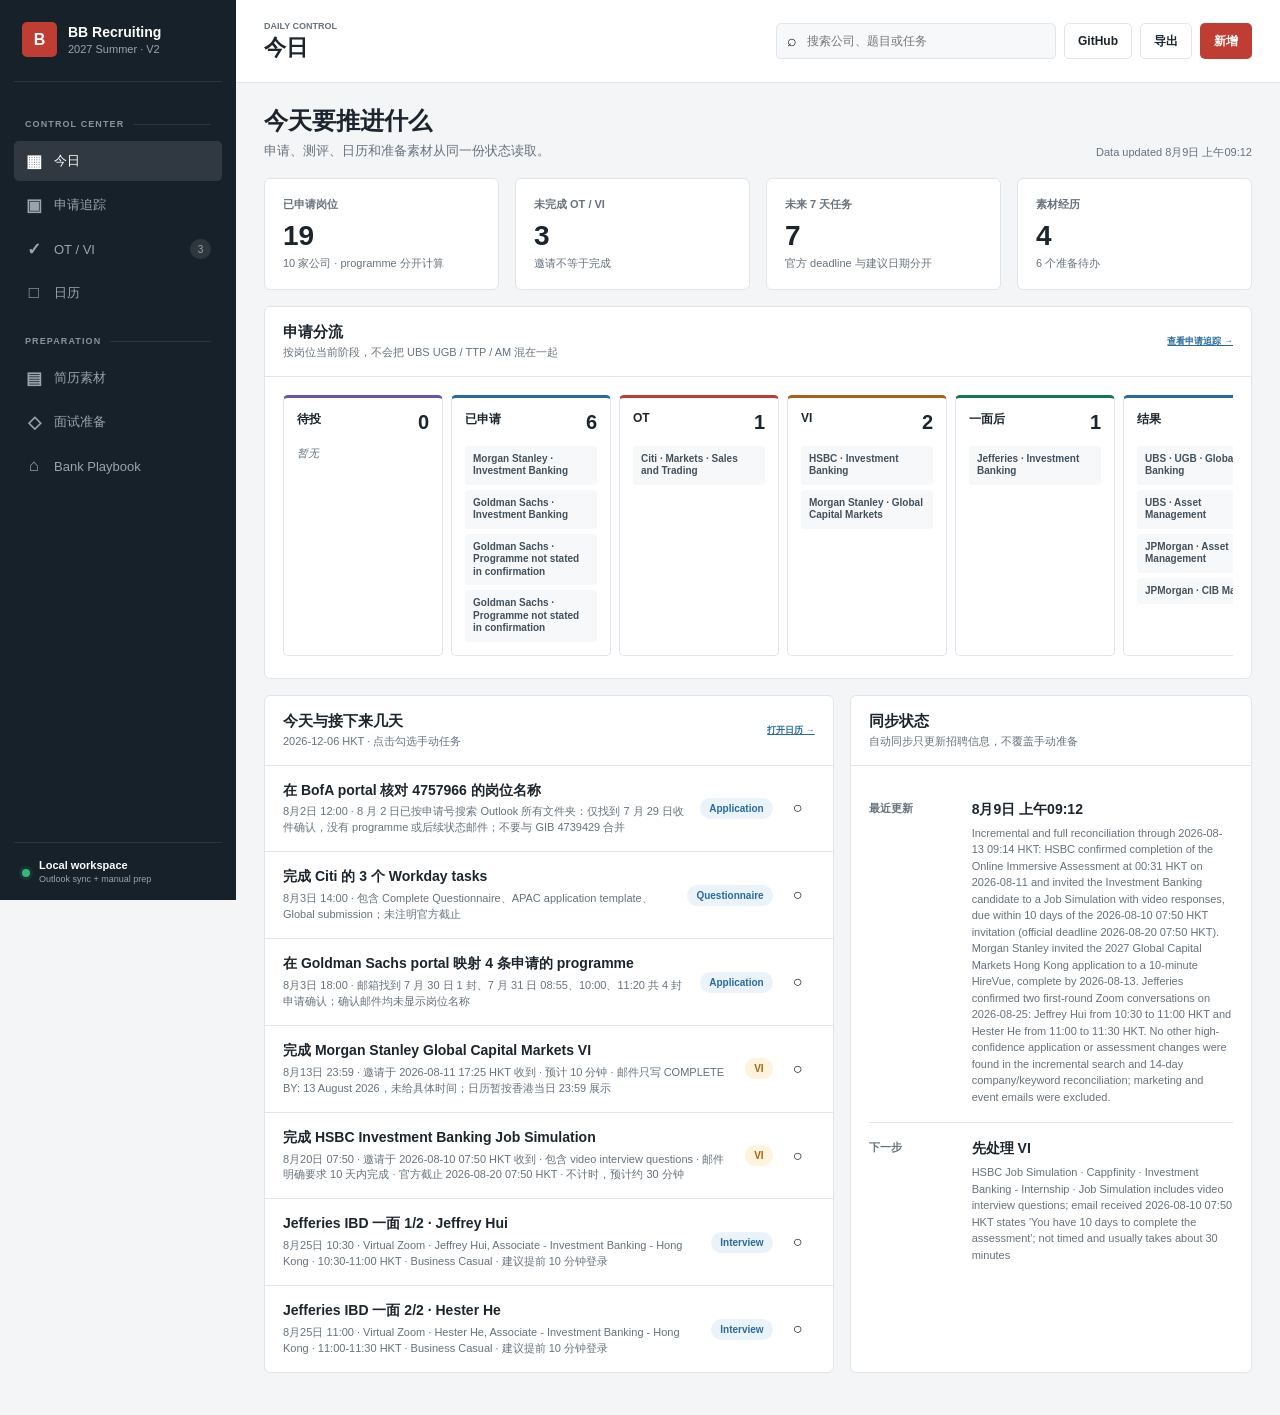
==== commit 50f0e746: "Split DBS resume projects and add DCF interview prep" ====
--- a/index.html
+++ b/index.html
@@ -1,3 +1,3 @@
 <!doctype html>
 <html lang="zh-Hans"><head><meta charset="UTF-8"><meta name="viewport" content="width=device-width, initial-scale=1"><meta name="color-scheme" content="light"><title>今日 · BB Recruiting OS</title><link rel="stylesheet" href="shared/styles.css"></head>
-<body data-page="home"><div class="app-shell"><aside class="sidebar" id="sidebar"><div class="brand"><div class="brand-mark">B</div><div><strong>BB Recruiting</strong><span>2027 Summer · V2</span></div></div><nav id="main-nav" aria-label="Main navigation"></nav><div class="sidebar-footer"><div class="sync-state"><span class="sync-dot"></span><div><strong>Local workspace</strong><span>Outlook sync + manual prep</span></div></div><button class="icon-button mobile-only" id="close-sidebar" title="关闭导航">×</button></div></aside><main class="workspace"><header class="topbar"><button class="icon-button mobile-only" id="open-sidebar" title="打开导航">☰</button><div class="page-heading"><p id="page-eyebrow">DAILY CONTROL</p><h1 id="page-title">今日</h1></div><div class="topbar-actions"><label class="search-field"><span>⌕</span><input id="global-search" placeholder="搜索公司、题目或任务" aria-label="搜索"></label><button class="button secondary" id="export-store" title="导出数据"><span>导出</span></button><button class="button primary" id="add-record" title="新增记录"><span>新增</span></button></div></header><div id="page-content" class="content"><div class="page-loading">加载今日控制台…</div></div></main></div><script src="sync-data.js"></script><script src="prep-data.js"></script><script src="data/question-bank-data.js"></script><script src="data/ubs-vi-data.js"></script><script type="module" src="shared/shell.js"></script></body></html>
+<body data-page="home"><div class="app-shell"><aside class="sidebar" id="sidebar"><div class="brand"><div class="brand-mark">B</div><div><strong>BB Recruiting</strong><span>2027 Summer · V2</span></div></div><nav id="main-nav" aria-label="Main navigation"></nav><div class="sidebar-footer"><div class="sync-state"><span class="sync-dot"></span><div><strong>Local workspace</strong><span>Outlook sync + manual prep</span></div></div><button class="icon-button mobile-only" id="close-sidebar" title="关闭导航">×</button></div></aside><main class="workspace"><header class="topbar"><button class="icon-button mobile-only" id="open-sidebar" title="打开导航">☰</button><div class="page-heading"><p id="page-eyebrow">DAILY CONTROL</p><h1 id="page-title">今日</h1></div><div class="topbar-actions"><label class="search-field"><span>⌕</span><input id="global-search" placeholder="搜索公司、题目或任务" aria-label="搜索"></label><a class="button secondary github-link" href="https://github.com/yufengsika/bb-recruiting-os" target="_blank" rel="noreferrer" title="打开 GitHub 项目"><span>GitHub</span></a><button class="button secondary" id="export-store" title="导出数据"><span>导出</span></button><button class="button primary" id="add-record" title="新增记录"><span>新增</span></button></div></header><div id="page-content" class="content"><div class="page-loading">加载今日控制台…</div></div></main></div><script src="sync-data.js"></script><script src="prep-data.js?v=20260813-2"></script><script src="data/question-bank-data.js"></script><script src="data/ubs-vi-data.js"></script><script type="module" src="shared/shell.js?v=20260813-2"></script></body></html>
--- a/shared/styles.css
+++ b/shared/styles.css
@@ -54,6 +54,7 @@
 .page-heading p, .eyebrow { margin: 0 0 4px; color: var(--muted); font-size: 9px; font-weight: 700; text-transform: uppercase; }
 .page-heading h1 { margin: 0; font-size: 22px; line-height: 1.15; }
 .topbar-actions { display: flex; align-items: center; gap: 8px; margin-left: auto; }
+.github-link { text-decoration: none; }
 .search-field { width: min(280px, 24vw); height: 36px; display: flex; align-items: center; gap: 8px; padding: 0 10px; background: var(--surface-muted); border: 1px solid var(--line); border-radius: 5px; }
 .search-field svg { width: 15px; color: var(--muted); }
 .search-field input { width: 100%; border: 0; outline: 0; background: transparent; font-size: 12px; color: var(--text); }
@@ -611,6 +612,18 @@
 .followup { padding:11px 12px; border:1px solid var(--line); border-radius:5px; background:var(--surface-muted); }
 .followup strong { font-size:12px; }
 .followup p { margin:6px 0 0; font-size:11px; line-height:1.5; }
+.project-tabs { display:grid; grid-template-columns:repeat(3,minmax(0,1fr)); gap:8px; margin:0 0 18px; }
+.project-tab { min-width:0; padding:12px 13px; border:1px solid var(--line); border-radius:5px; background:var(--surface-muted); color:var(--muted); text-align:left; }
+.project-tab strong,.project-tab span { display:block; }
+.project-tab strong { color:var(--text); font-size:11px; }
+.project-tab span { margin-top:5px; font-size:9px; }
+.project-tab.active { background:var(--blue-soft); border-color:var(--blue); box-shadow:inset 3px 0 var(--blue); }
+.resume-project { min-width:0; }
+.project-section-head { display:flex; justify-content:space-between; gap:12px; align-items:flex-end; padding-bottom:8px; border-bottom:1px solid var(--line); }
+.project-section-head h4 { margin:0; }
+.project-walkthrough { margin:18px 0; padding:14px; border:1px solid var(--line); border-left:3px solid var(--green); background:var(--green-soft); }
+.project-walkthrough h4 { margin:0 0 8px; }
+.project-walkthrough .followup { padding:0; border:0; background:transparent; }
 .question-workspace { display:grid; grid-template-columns:200px 330px minmax(0,1fr); min-height:600px; }
 .question-filters { padding:15px; border-right:1px solid var(--line); background:var(--surface-muted); }
 .question-filters label { display:block; margin-bottom:12px; color:var(--muted); font-size:10px; font-weight:650; }
@@ -640,4 +653,4 @@
   #export-store::before { content: "↓"; font-size: 16px; font-weight: 700; }
   #add-record::before { content: "+"; font-size: 20px; line-height: 1; font-weight: 500; }
 }
-@media (max-width: 760px) { .app-shell { grid-template-columns:1fr; } .sidebar { position:fixed; left:-260px; width:236px; transition:left .2s ease; } body.sidebar-open .sidebar { left:0; } .workspace { min-width:0; } .topbar { padding:0 14px; } .content { padding:18px 14px 32px; } .topbar-actions .button span { display:none; } .topbar-actions .button { width:34px; padding:0; } #export-store::before { content:"↓"; font-size:16px; font-weight:700; } #add-record::before { content:"+"; font-size:20px; line-height:1; font-weight:500; } .question-workspace { grid-template-columns:1fr; } .question-filters,.question-list { border-right:0; border-bottom:1px solid var(--line); } .question-list { max-height:260px; } .split-layout { grid-template-columns:1fr; } .split-rail { display:flex; overflow:auto; border-right:0; border-bottom:1px solid var(--line); } .rail-button { min-width:150px; border-bottom:0; } .calendar-large .calendar-day { min-height:78px; padding:6px; } .calendar-large .calendar-grid { min-height:0; } .event-preview { font-size:10px !important; } }
+@media (max-width: 760px) { .app-shell { grid-template-columns:1fr; } .sidebar { position:fixed; left:-260px; width:236px; transition:left .2s ease; } body.sidebar-open .sidebar { left:0; } .workspace { min-width:0; } .topbar { padding:0 14px; } .content { padding:18px 14px 32px; } .topbar-actions .button span { display:none; } .topbar-actions .button { width:34px; padding:0; } #export-store::before { content:"↓"; font-size:16px; font-weight:700; } #add-record::before { content:"+"; font-size:20px; line-height:1; font-weight:500; } .question-workspace { grid-template-columns:1fr; } .question-filters,.question-list { border-right:0; border-bottom:1px solid var(--line); } .question-list { max-height:260px; } .split-layout { grid-template-columns:1fr; } .split-rail { display:flex; overflow:auto; border-right:0; border-bottom:1px solid var(--line); } .rail-button { min-width:150px; border-bottom:0; } .project-tabs { grid-template-columns:1fr; } .project-tab { min-height:54px; } .calendar-large .calendar-day { min-height:78px; padding:6px; } .calendar-large .calendar-grid { min-height:0; } .event-preview { font-size:10px !important; } }
